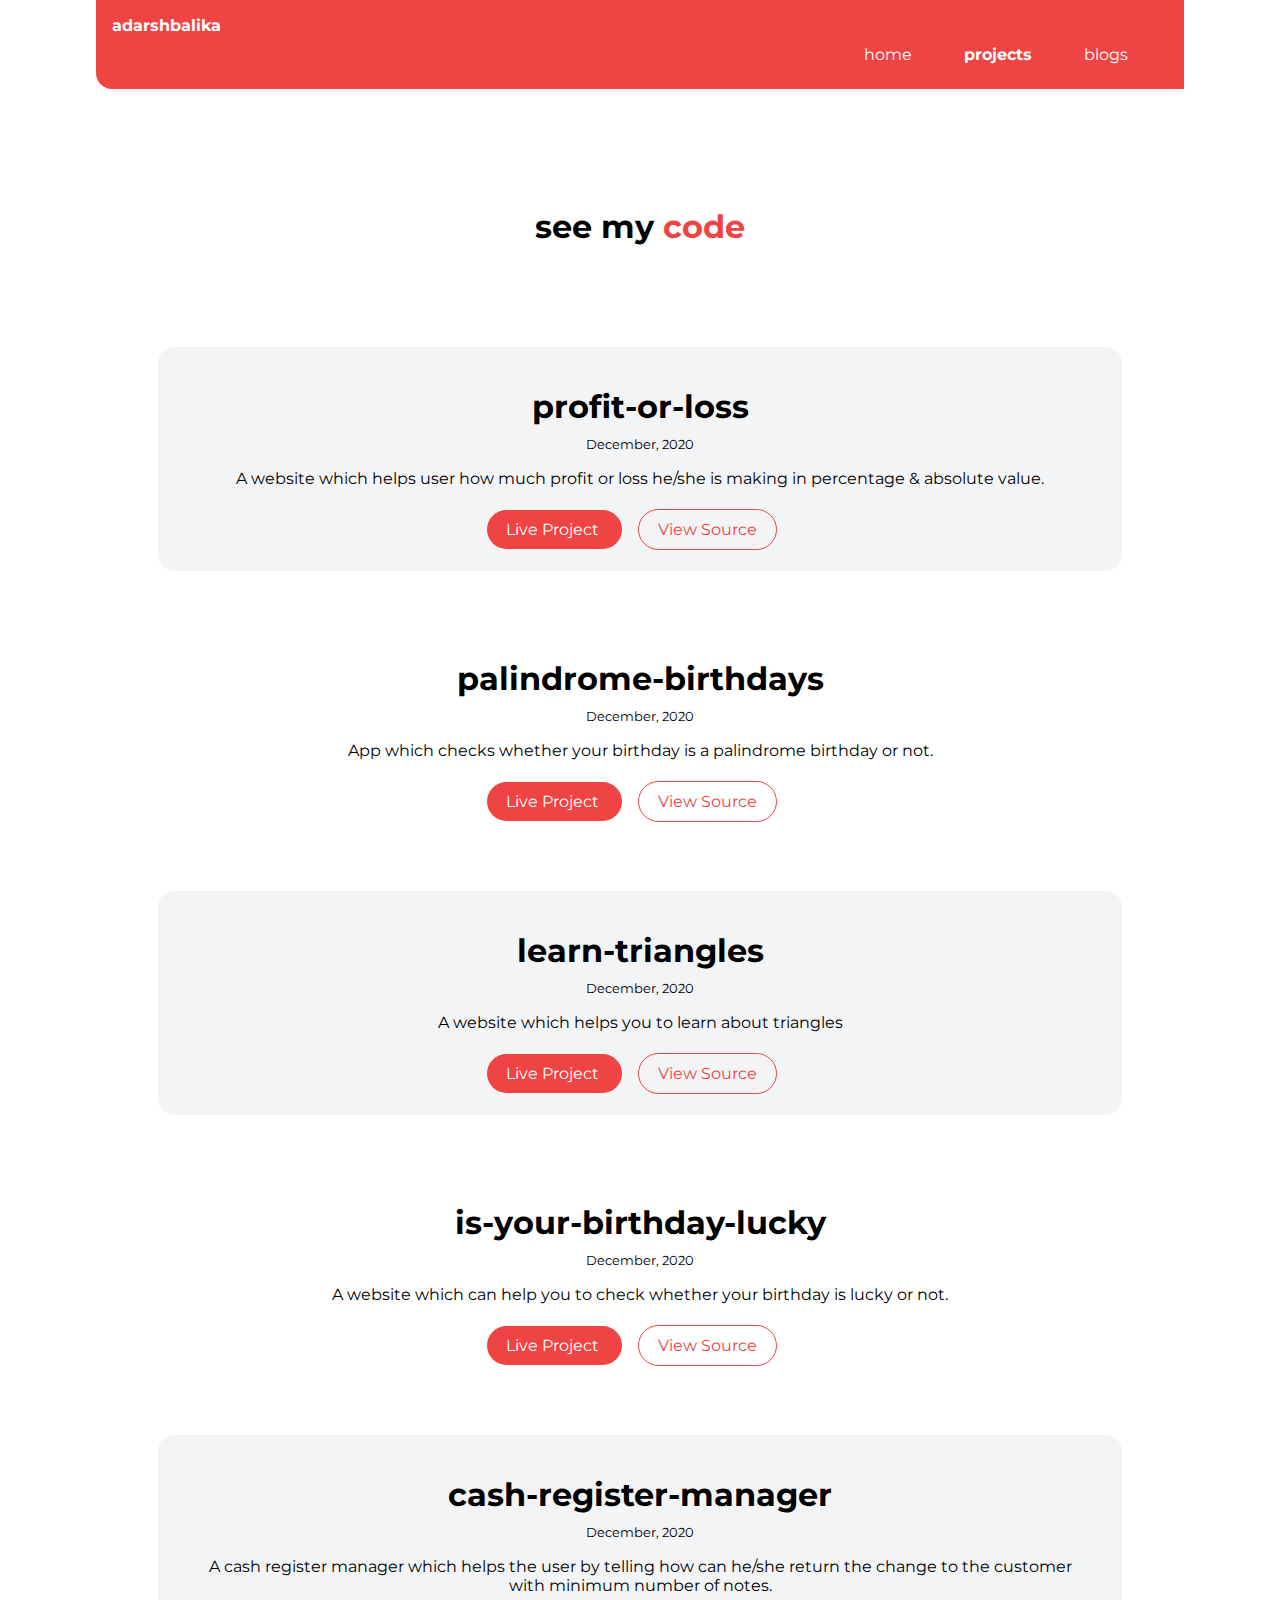
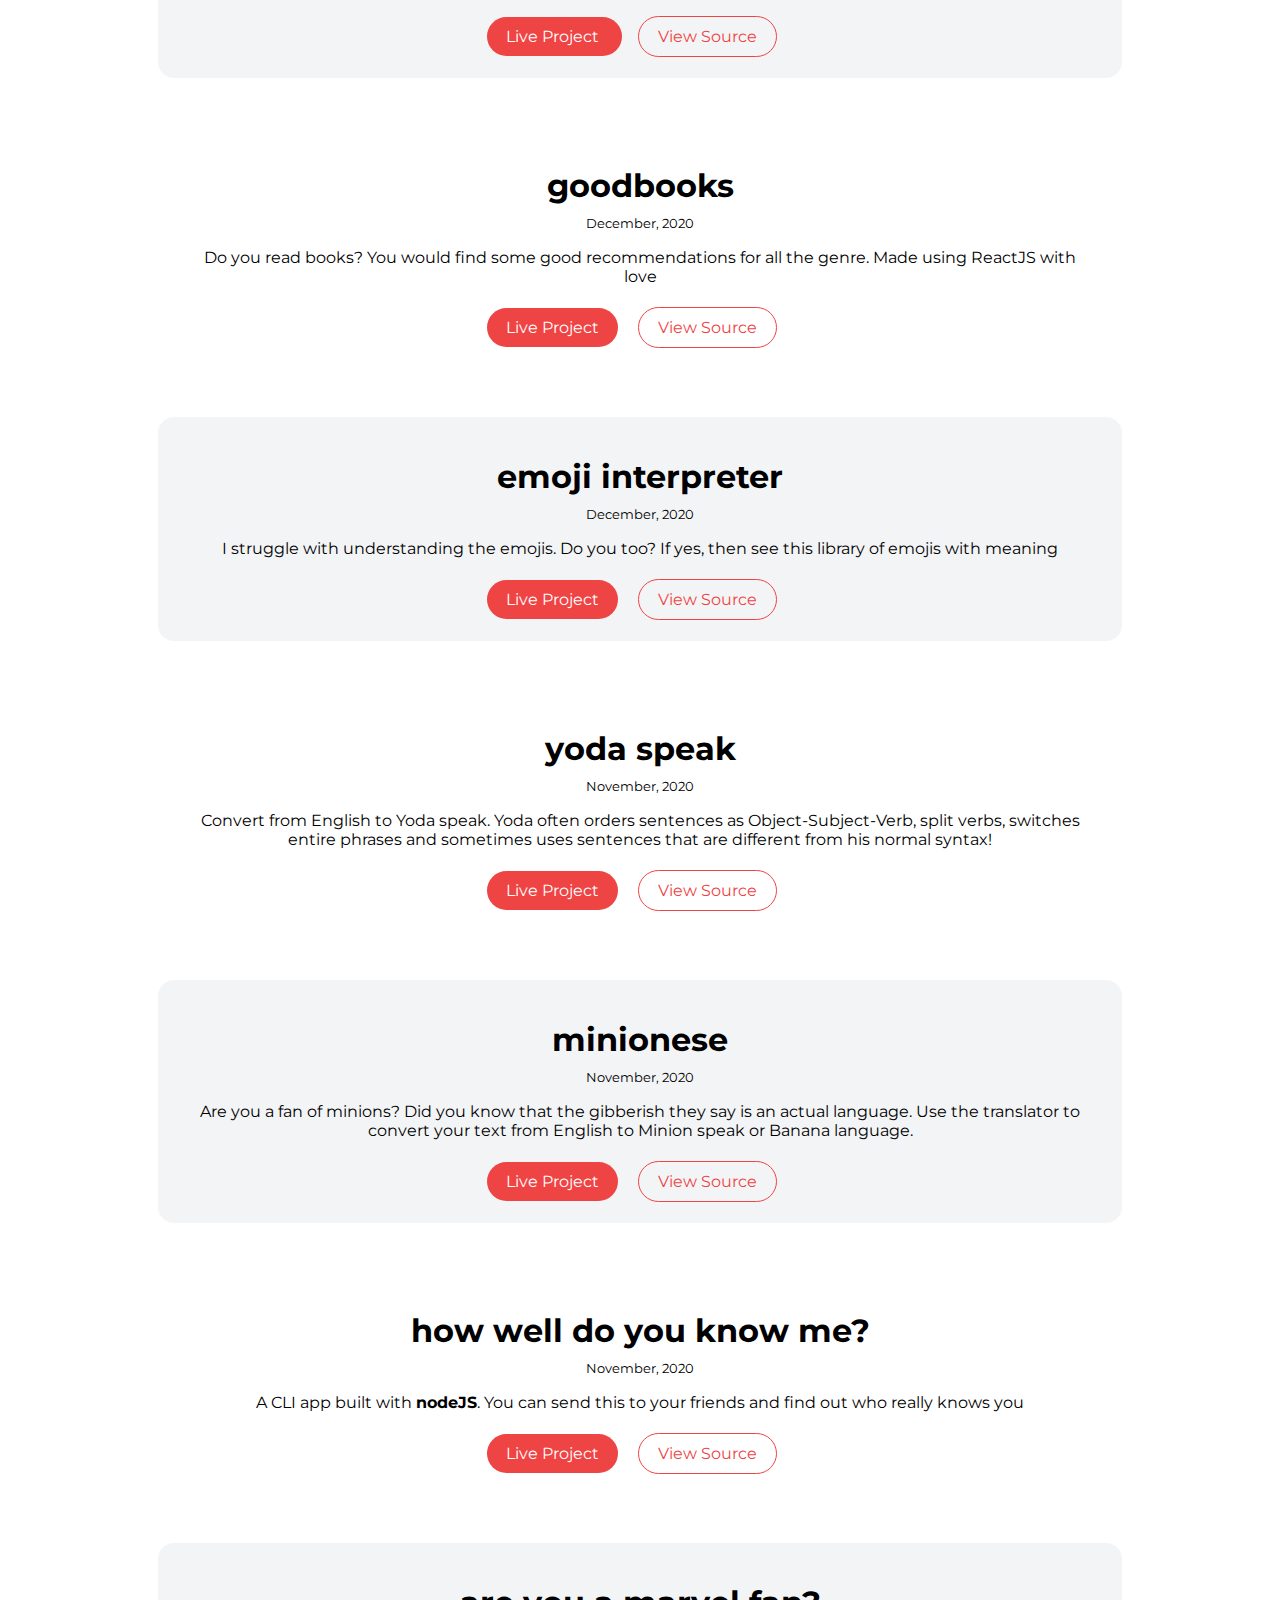
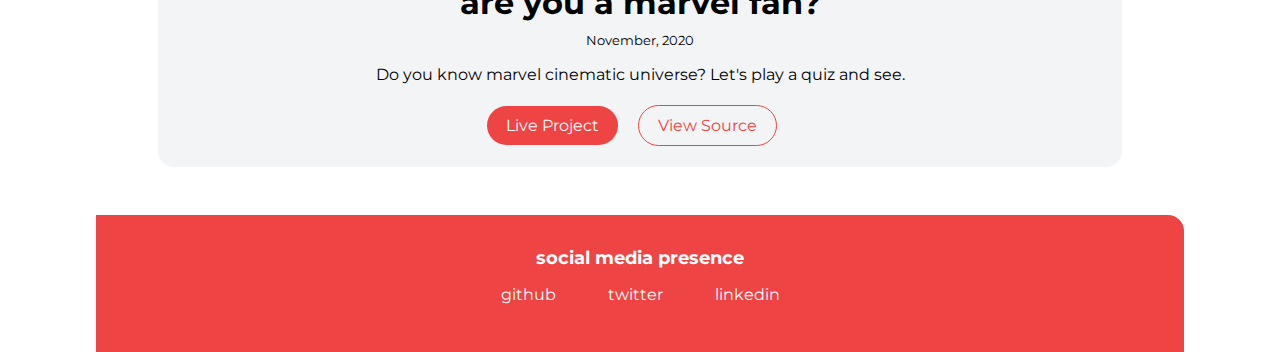
==== project.html @ 3aa83a34 "Folder Change" ====
<!DOCTYPE html>
<html lang="en">
  <head>
    <meta charset="UTF-8" />
    <meta name="viewport" content="width=device-width, initial-scale=1.0" />
    <link href="/styles.css" rel="stylesheet" />
    <title>projects | RohanUdani</title>
  </head>
  <body>
    <nav class="navigation container">
      <div class="nav-brand"><a href="/">adarshbalika</a></div>
      <ul class="list-non-bullet nav-pills">
        <li class="list-item-inline">
          <a class="link" href="/">home</a>
        </li>
        <li class="list-item-inline">
          <a class="link link-active" href="/projects.html">projects</a>
        </li>
        <li class="list-item-inline">
          <a class="link" href="/blogs.html">blogs</a>
        </li>
      </ul>
    </nav>

    <header class="hero">
      <h1 class="hero-heading">
        see my <span class="heading-inverted"> code</span>
      </h1>
    </header>

    <ul class="list-non-bullet">
      <li>
        <article class="showcase-list container container-center ow">
          <h1>profit-or-loss</h1>
          <small>December, 2020</small>
          <p>
            A website which helps user how much profit or loss he/she is making
            in percentage & absolute value.
          </p>

          <a
            class="link link-primary"
            href="https://build-profit-or-loss.netlify.app/"
          >
            Live Project
          </a>
          <a
            class="link link-secondary"
            href="https://github.com/neogcamp/build-profit-or-loss"
          >
            View Source
          </a>
        </article>
      </li>

      <li>
        <article class="showcase-list container container-center">
          <h1>palindrome-birthdays</h1>
          <small>December, 2020</small>
          <p>
            App which checks whether your birthday is a palindrome birthday or
            not.
          </p>

          <a
            class="link link-primary"
            href="https://build-palindrome-birthdays.netlify.app/"
          >
            Live Project
          </a>
          <a
            class="link link-secondary"
            href="https://github.com/neogcamp/build-palindrome-birthdays"
          >
            View Source
          </a>
        </article>
      </li>

      <li>
        <article class="showcase-list container container-center ow">
          <h1>learn-triangles</h1>
          <small>December, 2020</small>
          <p>A website which helps you to learn about triangles</p>

          <a
            class="link link-primary"
            href="https://build-learn-triangles.netlify.app/"
          >
            Live Project
          </a>
          <a
            class="link link-secondary"
            href="https://github.com/neogcamp/build-learn-triangles"
          >
            View Source
          </a>
        </article>
      </li>

      <li>
        <article class="showcase-list container container-center">
          <h1>is-your-birthday-lucky</h1>
          <small>December, 2020</small>
          <p>
            A website which can help you to check whether your birthday is lucky
            or not.
          </p>

          <a
            class="link link-primary"
            href="https://build-is-your-birthday-lucky.netlify.app/"
          >
            Live Project
          </a>
          <a
            class="link link-secondary"
            href="https://github.com/neogcamp/build-is-your-birthday-lucky"
            >View Source</a
          >
        </article>
      </li>

      <li>
        <article class="showcase-list container container-center ow">
          <h1>cash-register-manager</h1>
          <small>December, 2020</small>
          <p>
            A cash register manager which helps the user by telling how can
            he/she return the change to the customer with minimum number of
            notes.
          </p>

          <a
            class="link link-primary"
            href="https://build-cash-register-manager.netlify.app/"
          >
            Live Project
          </a>
          <a
            class="link link-secondary"
            href="https://github.com/neogcamp/build-cash-register-manager"
            >View Source</a
          >
        </article>
      </li>

      <li>
        <article class="showcase-list container container-center">
          <h1>goodbooks</h1>
          <small>December, 2020</small>
          <p>
            Do you read books? You would find some good recommendations for all
            the genre. Made using ReactJS with love
          </p>

          <a class="link link-primary" href="https://hiq3h.csb.app/"
            >Live Project</a
          >
          <a
            class="link link-secondary"
            href="https://github.com/tanaypratap/neogcamp-lesson-five-assignments"
            >View Source</a
          >
        </article>
      </li>

      <li>
        <article class="showcase-list container container-center ow">
          <h1>emoji interpreter</h1>
          <small>December, 2020</small>
          <p>
            I struggle with understanding the emojis. Do you too? If yes, then
            see this library of emojis with meaning
          </p>

          <a class="link link-primary" href="https://l4w0y.csb.app/"
            >Live Project</a
          >
          <a
            class="link link-secondary"
            href="https://github.com/tanaypratap/neogcamp-practice-emoji-app"
            >View Source</a
          >
        </article>
      </li>

      <li>
        <article class="showcase-list container container-center">
          <h1>yoda speak</h1>
          <small>November, 2020</small>
          <p>
            Convert from English to Yoda speak. Yoda often orders sentences as
            Object-Subject-Verb, split verbs, switches entire phrases and
            sometimes uses sentences that are different from his normal syntax!
          </p>

          <a class="link link-primary" href="assignments.html">Live Project</a>
          <a class="link link-secondary" href="assignments.html">View Source</a>
        </article>
      </li>

      <li>
        <article class="showcase-list container container-center ow">
          <h1>minionese</h1>
          <small>November, 2020</small>
          <p>
            Are you a fan of minions? Did you know that the gibberish they say
            is an actual language. Use the translator to convert your text from
            English to Minion speak or Banana language.
          </p>

          <a
            class="link link-primary"
            href="https://github.com/tanaypratap/neogcamp-banana-speak"
            >Live Project</a
          >
          <a
            class="link link-secondary"
            href="https://bananaspeakpractice.netlify.app/"
            >View Source</a
          >
        </article>
      </li>

      <li>
        <article class="showcase-list container container-center">
          <h1>how well do you know me?</h1>
          <small>November, 2020</small>
          <p>
            A CLI app built with <strong>nodeJS</strong>. You can send this to
            your friends and find out who really knows you
          </p>

          <a
            class="link link-primary"
            href="https://repl.it/@tanaypratap/end-game?embed=true"
            >Live Project</a
          >
          <a
            class="link link-secondary"
            href="https://github.com/tanaypratap/neogcamp-cli-project-1"
            >View Source</a
          >
        </article>
      </li>

      <li>
        <article class="showcase-list container container-center ow">
          <h1>are you a marvel fan?</h1>
          <small>November, 2020</small>
          <p>
            Do you know marvel cinematic universe? Let's play a quiz and see.
          </p>

          <a
            class="link link-primary"
            href="https://repl.it/@tanaypratap/quiz-on-marvel?embed=true"
            >Live Project</a
          >
          <a
            class="link link-secondary"
            href="https://github.com/tanaypratap/neogcamp-quiz-on-marvel"
            >View Source</a
          >
        </article>
      </li>
    </ul>

    <footer class="footer">
      <div class="footer-header">social media presence</div>
      <ul class="social-links list-non-bullet">
        <li class="list-item-inline">
          <a class="link" href="https://github.com/neogcamp/"> github </a>
        </li>
        <li class="list-item-inline">
          <a class="link" href="https://twitter.com/neogcamp"> twitter </a>
        </li>
        <li class="list-item-inline">
          <a class="link" href="https://www.linkedin.com/company/neog-camp/">
            linkedin
          </a>
        </li>
      </ul>
    </footer>
  </body>
</html>
---- styles.css ----
@import url("https://fonts.googleapis.com/css2?family=Montserrat:wght@400;700&display=swap");

:root {
  --primary-color: #EF4444;
  --off-white: #f3f4f6;
}

body {
  font-family: "Montserrat", sans-serif;
  margin: 0px auto;
  max-width: 85%;
  width: 100%;
}

hr {
  margin: 2rem 0rem;
}

/** spaces **/

.margin-md {
  margin: 2rem;
}

/** container **/
.container {
  padding: 0rem 1rem;
}

.container-center {
  max-width: 900px;
  width: 100%;
  margin: auto;
}

/** links **/
.link {
  box-sizing: border-box;
  text-decoration: none;
  padding: 0.5rem 1rem;
}

.link-primary {
  max-width: 140px;
  padding: 0.6rem 1.2rem;
  background-color: var(--primary-color);
  color: #fff;
  margin: 1rem auto;
  border-radius: 2rem;
}

.link-secondary {
  max-width: 140px;
  margin: 1rem;
  padding: 0.6rem 1.2rem;
  border-radius: 2rem;
  border: 1px solid var(--primary-color);
  color: var(--primary-color);
}


/** lists **/

.list-non-bullet {
  list-style: none;
  padding-inline-start: 0px;
}

.list-item-inline {
  display: inline;
  padding: 0rem 0.5rem;
}

/** navigation **/

.navigation {
  background-color: var(--primary-color);
  color: white;
  padding: 1rem;
  border-bottom-left-radius: 1rem;
}

.navigation .nav-brand {
  font-weight: bold;
}

.nav-brand a {
  text-decoration: none;
  color: inherit;
}

.navigation .nav-pills {
  text-align: right;
  margin: 0.6rem 1rem;
}

.navigation .link {
  color: white;
}

.navigation .link-active {
  font-weight: bold;
}

/** header **/

.hero {
  padding: 2rem;
  padding-top: 5rem;
}

.hero .hero-img {
  max-width: 80%;
  width: 550px;
  display: block;
  margin: auto;
}

.hero .hero-heading {
  text-align: center;
  padding-top: 1rem;
}

.hero .hero-heading .heading-inverted {
  color: var(--primary-color);
}

/** sections **/

.section {
  padding: 2rem;
  margin: 2rem 0;
  border-radius: 1rem;
  text-align: center;
}

.section h1 {
  text-align: center;
}

.ow {
  background-color: var(--off-white);
}

/** footers **/

.footer {
  background-color: var(--primary-color);
  padding: 2rem 1rem;
  text-align: center;
  color: white;
  border-top-right-radius: 1rem;
}

.footer .link {
  color: white;
}

.footer .footer-header {
  font-weight: bold;
  font-size: large;
}

.footer ul {
  padding-inline-start: 0px;
}

/** projects **/
.showcase-list {
  /* padding: 2rem; */
  padding: 2rem;
  border-radius: 1rem;
  text-align: center;
  margin: 3rem auto;
}
.showcase-list h1 {
  margin: 0.5rem;
}

.showcase-list p {
  padding-bottom: 1rem;
}

/** blogs **/

.showcase-blog {
  padding-bottom: 6rem;
}

@media (max-width: 900px) {
  body {
    max-width: 95%;
    width: 100%;
  }

  .list-item-inline {
    display: inline;
    padding: 0rem;
  }

  .container-center {
    width: auto;
  }

  .link-primary {
    display: block;
  }
}
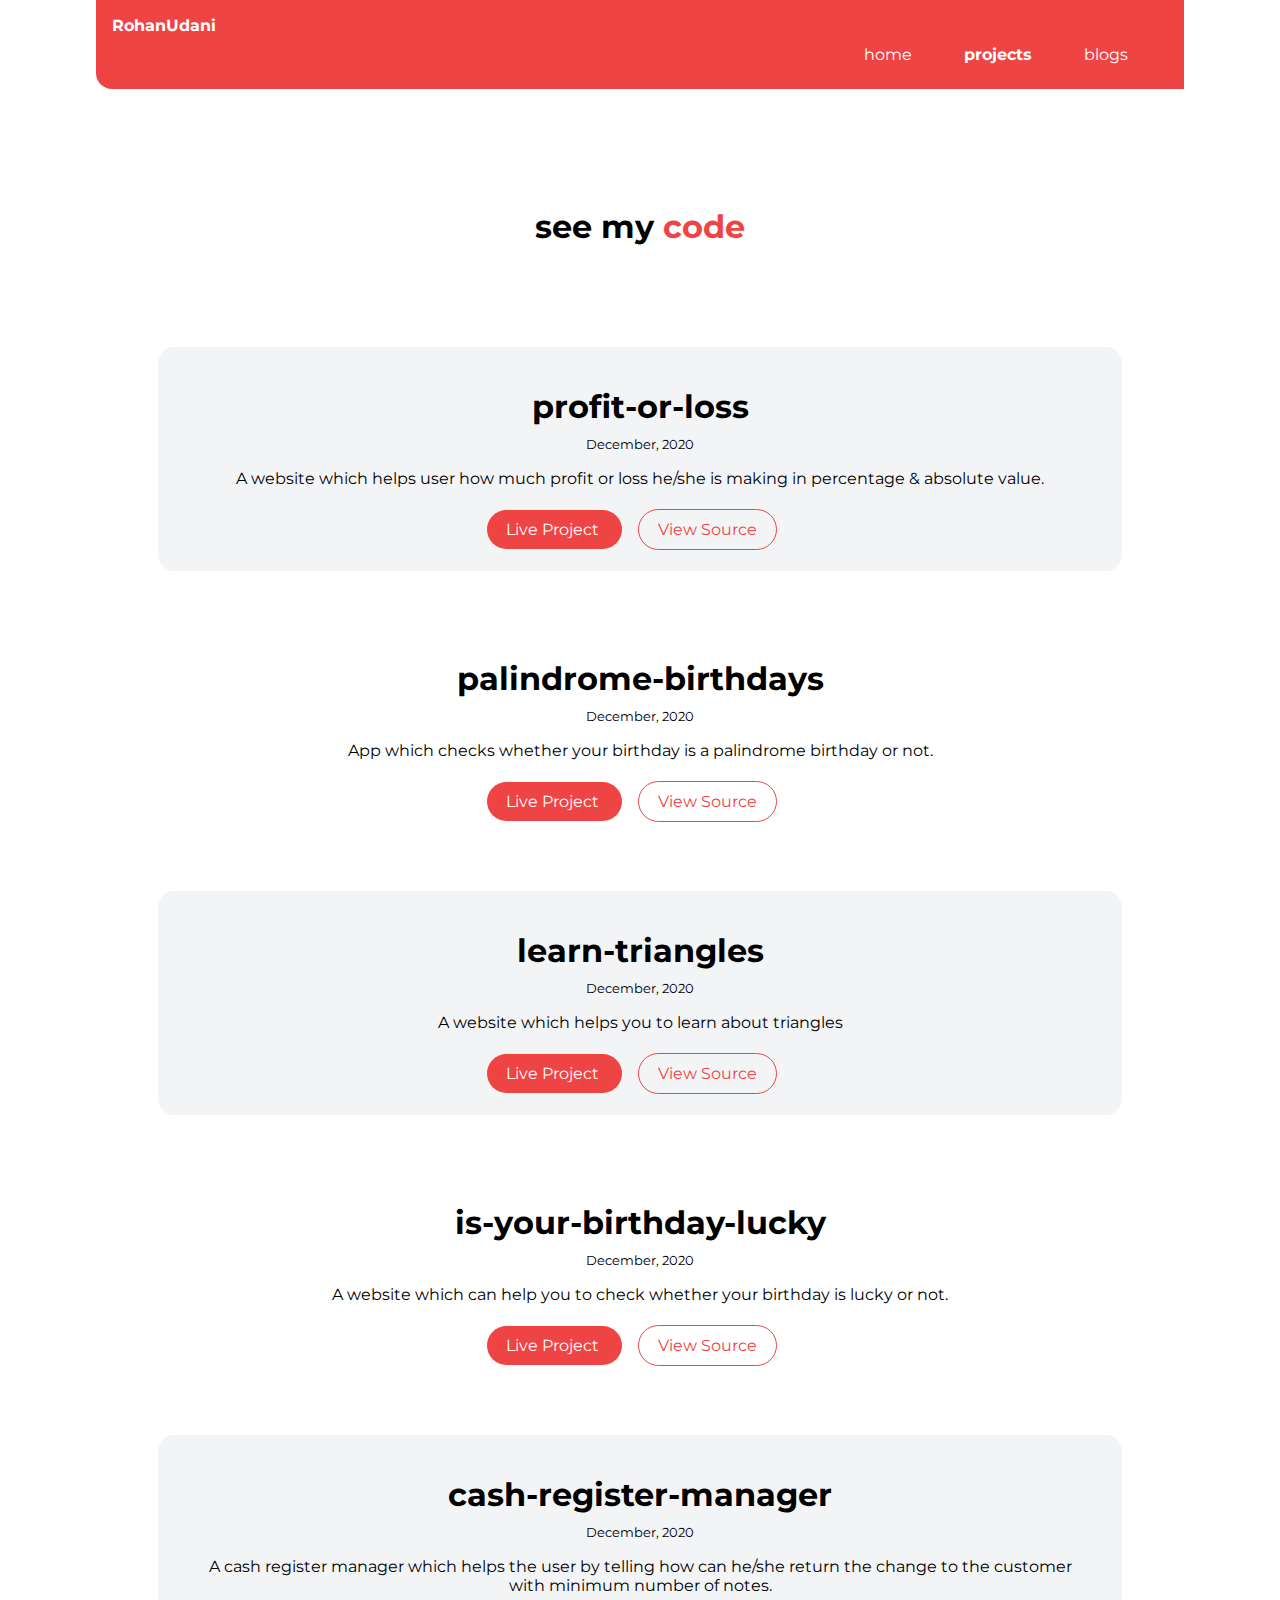
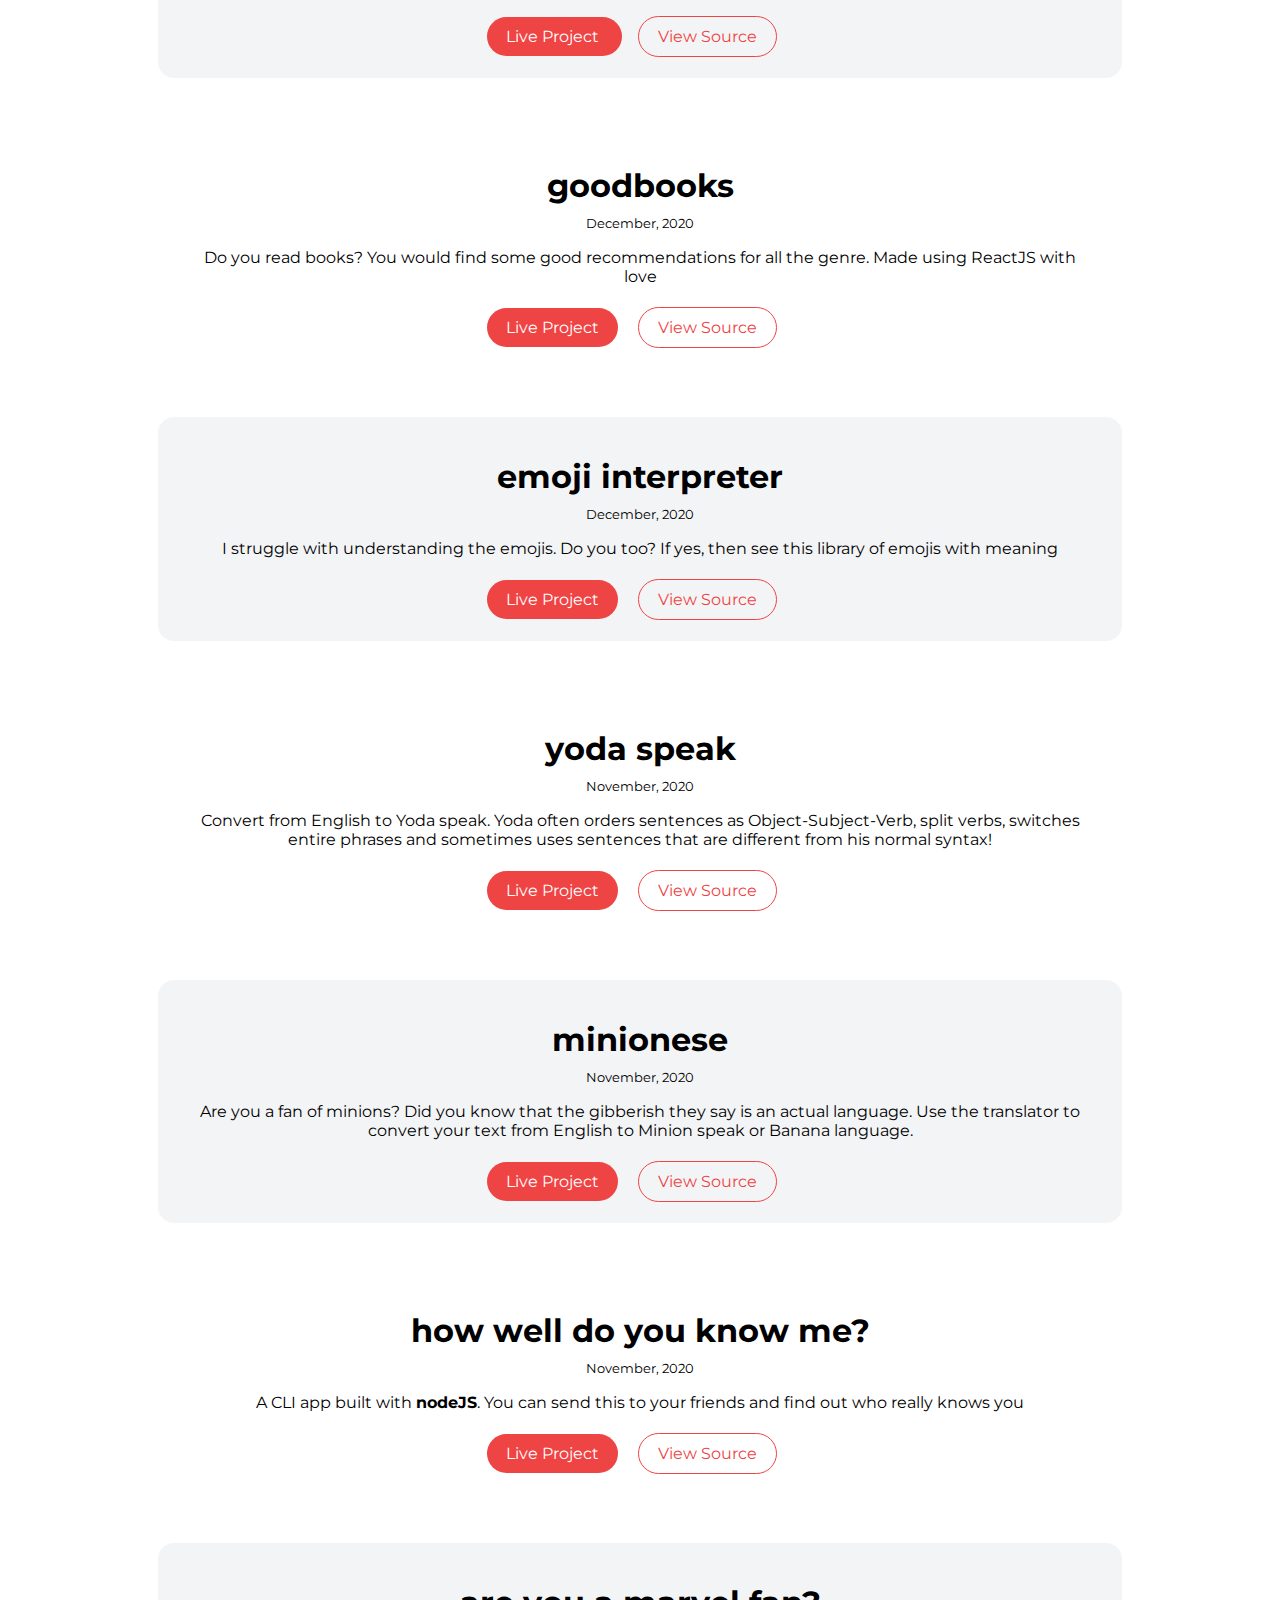
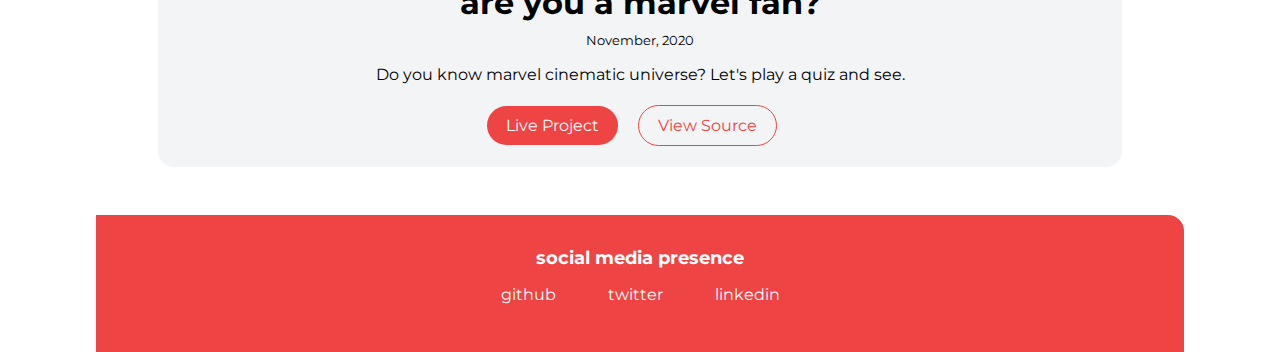
==== commit 22f7ef73: "Minor fix" ====
--- a/project.html
+++ b/project.html
@@ -8,7 +8,7 @@
   </head>
   <body>
     <nav class="navigation container">
-      <div class="nav-brand"><a href="/">adarshbalika</a></div>
+      <div class="nav-brand"><a href="/">RohanUdani</a></div>
       <ul class="list-non-bullet nav-pills">
         <li class="list-item-inline">
           <a class="link" href="/">home</a>
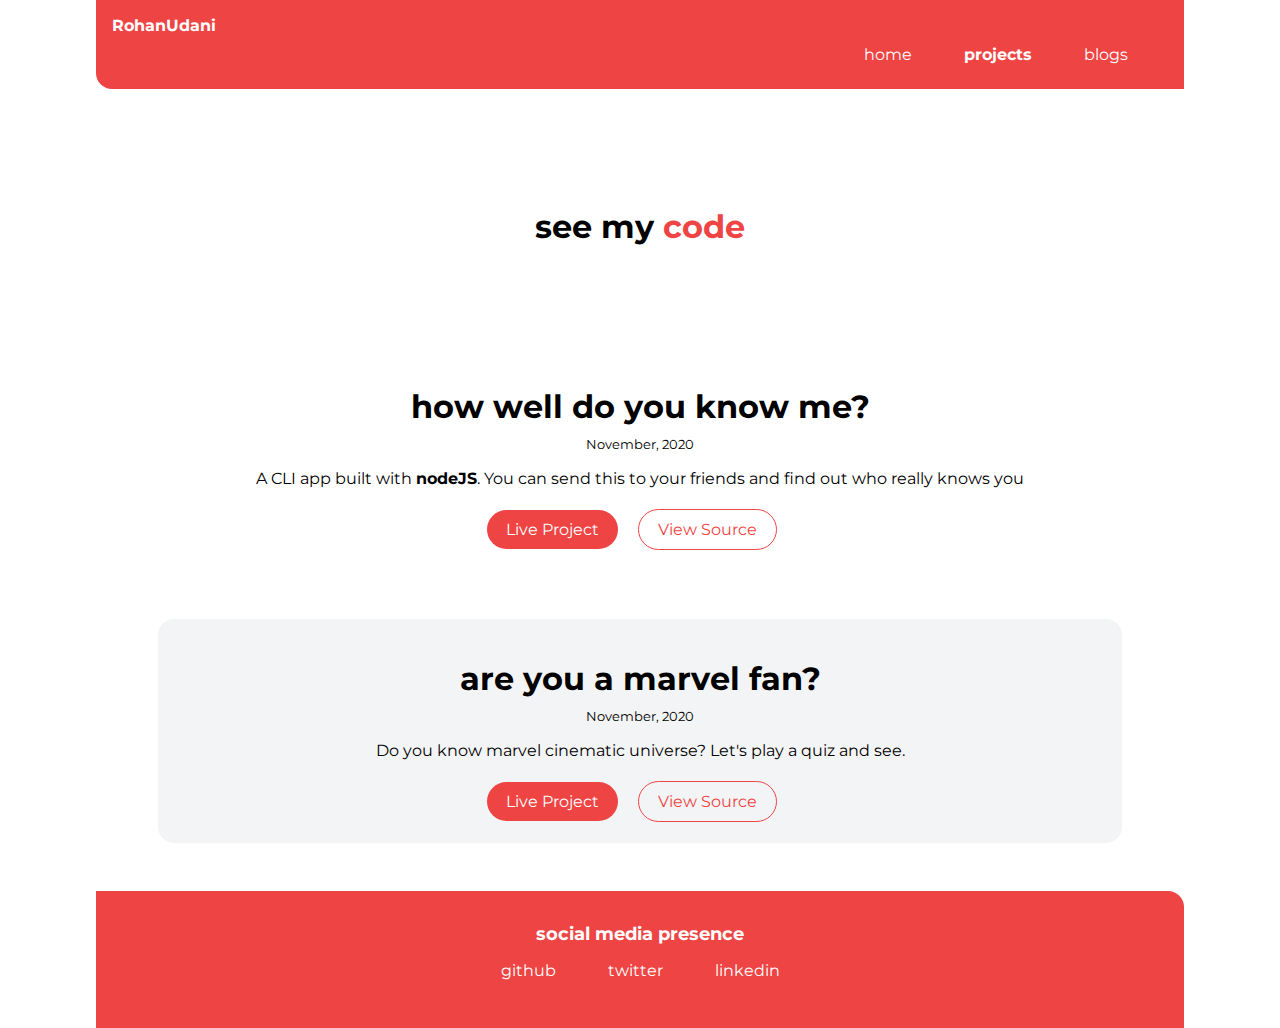
==== commit a95668c5: "Removed blogs and re-arranging projects" ====
--- a/project.html
+++ b/project.html
@@ -29,200 +29,9 @@
     </header>
 
     <ul class="list-non-bullet">
-      <li>
-        <article class="showcase-list container container-center ow">
-          <h1>profit-or-loss</h1>
-          <small>December, 2020</small>
-          <p>
-            A website which helps user how much profit or loss he/she is making
-            in percentage & absolute value.
-          </p>
-
-          <a
-            class="link link-primary"
-            href="https://build-profit-or-loss.netlify.app/"
-          >
-            Live Project
-          </a>
-          <a
-            class="link link-secondary"
-            href="https://github.com/neogcamp/build-profit-or-loss"
-          >
-            View Source
-          </a>
-        </article>
-      </li>
-
-      <li>
-        <article class="showcase-list container container-center">
-          <h1>palindrome-birthdays</h1>
-          <small>December, 2020</small>
-          <p>
-            App which checks whether your birthday is a palindrome birthday or
-            not.
-          </p>
-
-          <a
-            class="link link-primary"
-            href="https://build-palindrome-birthdays.netlify.app/"
-          >
-            Live Project
-          </a>
-          <a
-            class="link link-secondary"
-            href="https://github.com/neogcamp/build-palindrome-birthdays"
-          >
-            View Source
-          </a>
-        </article>
-      </li>
-
-      <li>
-        <article class="showcase-list container container-center ow">
-          <h1>learn-triangles</h1>
-          <small>December, 2020</small>
-          <p>A website which helps you to learn about triangles</p>
-
-          <a
-            class="link link-primary"
-            href="https://build-learn-triangles.netlify.app/"
-          >
-            Live Project
-          </a>
-          <a
-            class="link link-secondary"
-            href="https://github.com/neogcamp/build-learn-triangles"
-          >
-            View Source
-          </a>
-        </article>
-      </li>
-
-      <li>
-        <article class="showcase-list container container-center">
-          <h1>is-your-birthday-lucky</h1>
-          <small>December, 2020</small>
-          <p>
-            A website which can help you to check whether your birthday is lucky
-            or not.
-          </p>
-
-          <a
-            class="link link-primary"
-            href="https://build-is-your-birthday-lucky.netlify.app/"
-          >
-            Live Project
-          </a>
-          <a
-            class="link link-secondary"
-            href="https://github.com/neogcamp/build-is-your-birthday-lucky"
-            >View Source</a
-          >
-        </article>
-      </li>
-
-      <li>
-        <article class="showcase-list container container-center ow">
-          <h1>cash-register-manager</h1>
-          <small>December, 2020</small>
-          <p>
-            A cash register manager which helps the user by telling how can
-            he/she return the change to the customer with minimum number of
-            notes.
-          </p>
-
-          <a
-            class="link link-primary"
-            href="https://build-cash-register-manager.netlify.app/"
-          >
-            Live Project
-          </a>
-          <a
-            class="link link-secondary"
-            href="https://github.com/neogcamp/build-cash-register-manager"
-            >View Source</a
-          >
-        </article>
-      </li>
-
-      <li>
-        <article class="showcase-list container container-center">
-          <h1>goodbooks</h1>
-          <small>December, 2020</small>
-          <p>
-            Do you read books? You would find some good recommendations for all
-            the genre. Made using ReactJS with love
-          </p>
-
-          <a class="link link-primary" href="https://hiq3h.csb.app/"
-            >Live Project</a
-          >
-          <a
-            class="link link-secondary"
-            href="https://github.com/tanaypratap/neogcamp-lesson-five-assignments"
-            >View Source</a
-          >
-        </article>
-      </li>
-
-      <li>
-        <article class="showcase-list container container-center ow">
-          <h1>emoji interpreter</h1>
-          <small>December, 2020</small>
-          <p>
-            I struggle with understanding the emojis. Do you too? If yes, then
-            see this library of emojis with meaning
-          </p>
-
-          <a class="link link-primary" href="https://l4w0y.csb.app/"
-            >Live Project</a
-          >
-          <a
-            class="link link-secondary"
-            href="https://github.com/tanaypratap/neogcamp-practice-emoji-app"
-            >View Source</a
-          >
-        </article>
-      </li>
-
-      <li>
-        <article class="showcase-list container container-center">
-          <h1>yoda speak</h1>
-          <small>November, 2020</small>
-          <p>
-            Convert from English to Yoda speak. Yoda often orders sentences as
-            Object-Subject-Verb, split verbs, switches entire phrases and
-            sometimes uses sentences that are different from his normal syntax!
-          </p>
-
-          <a class="link link-primary" href="assignments.html">Live Project</a>
-          <a class="link link-secondary" href="assignments.html">View Source</a>
-        </article>
-      </li>
-
-      <li>
-        <article class="showcase-list container container-center ow">
-          <h1>minionese</h1>
-          <small>November, 2020</small>
-          <p>
-            Are you a fan of minions? Did you know that the gibberish they say
-            is an actual language. Use the translator to convert your text from
-            English to Minion speak or Banana language.
-          </p>
-
-          <a
-            class="link link-primary"
-            href="https://github.com/tanaypratap/neogcamp-banana-speak"
-            >Live Project</a
-          >
-          <a
-            class="link link-secondary"
-            href="https://bananaspeakpractice.netlify.app/"
-            >View Source</a
-          >
-        </article>
-      </li>
-
+      
+      
+      
       <li>
         <article class="showcase-list container container-center">
           <h1>how well do you know me?</h1>
